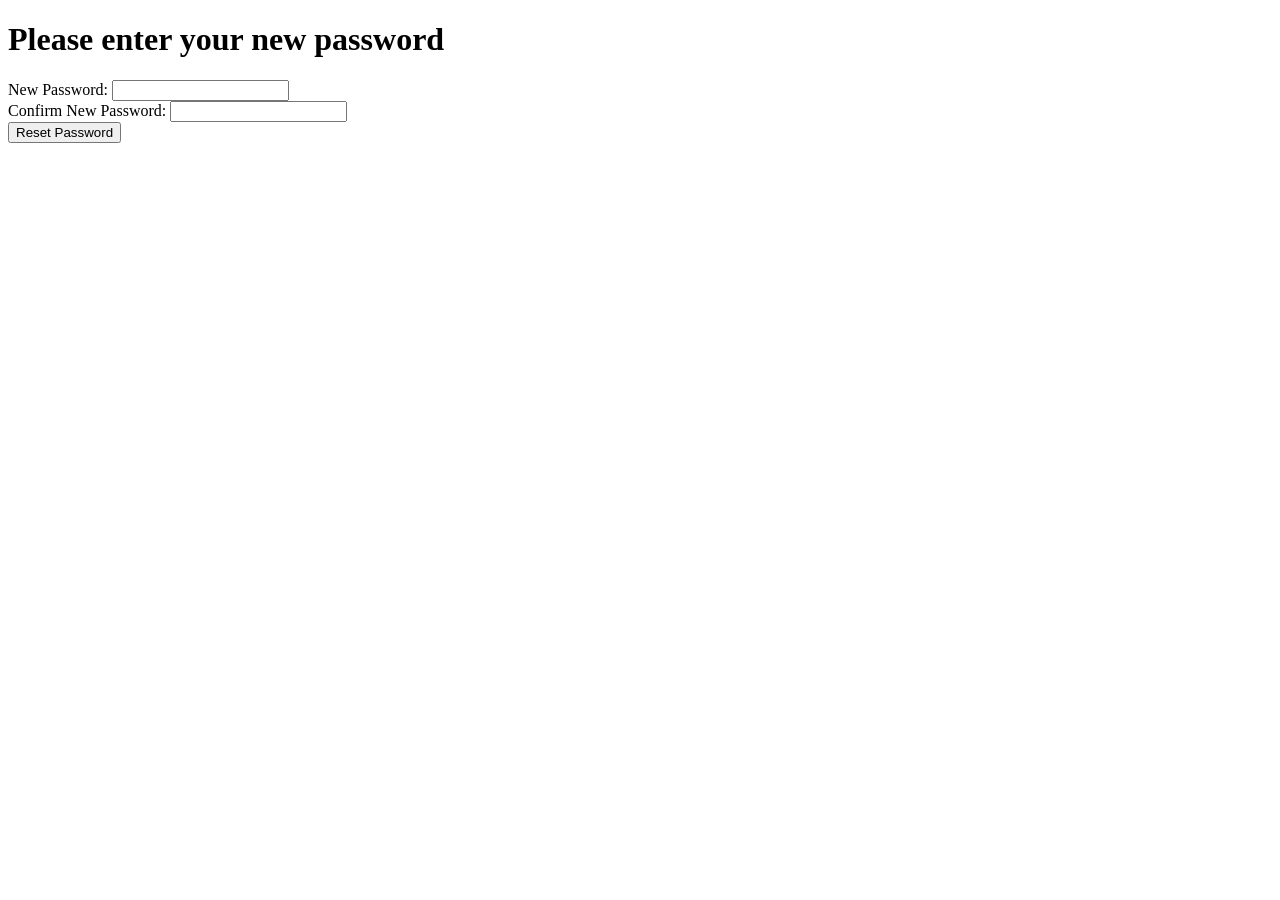
==== src/main/resources/templates/admin_password/resetPasswordForm.html @ 08879b43 "CMT-26 feat: 관리자 비밀번호 재설정 기능" ====
<!DOCTYPE html>
<html xmlns:th="http://www.thymeleaf.org">
<head>
    <title>Reset Password</title>
</head>
<body>
<h1>Please enter your new password</h1>
<form th:action="@{/admin/password}" th:method="post">
    <input type="hidden" th:name="token" th:value="${token}" />
    <div>
        <label for="password">New Password:</label>
        <input type="password" id="password" name="password" required />
    </div>
    <div>
        <label for="confirmPassword">Confirm New Password:</label>
        <input type="password" id="confirmPassword" name="confirmPassword" required />
    </div>
    <button type="submit">Reset Password</button>
</form>
</body>
</html>
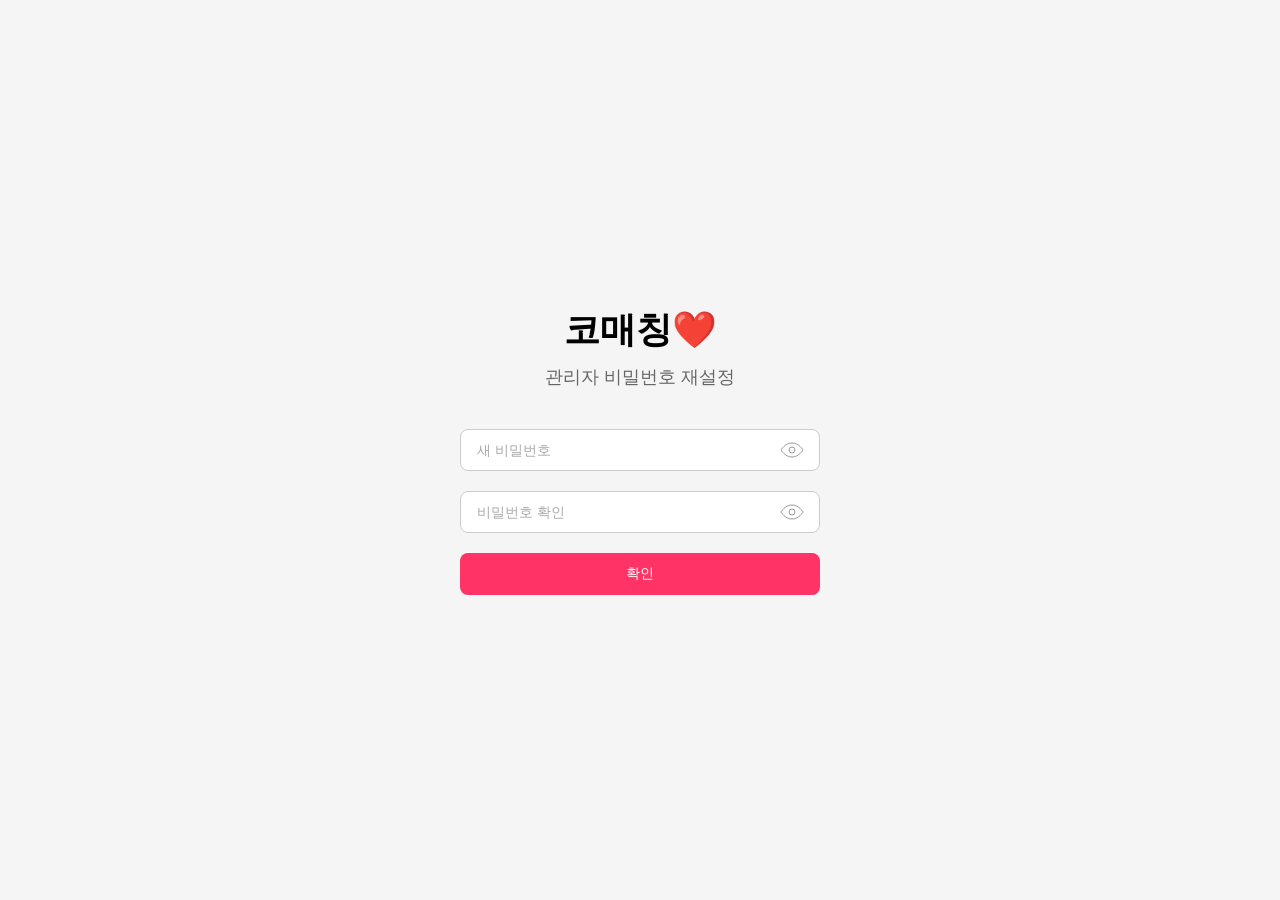
==== commit c9d9deb4: "feat($admin): 관리자 기능 추가, 수정 비속어 필터, 보안 강화 유저 조회, 회원가입 로직 수정 예외처리 추가 블랙리스트 기능 강화" ====
--- a/src/main/resources/templates/admin_password/resetPasswordForm.html
+++ b/src/main/resources/templates/admin_password/resetPasswordForm.html
@@ -2,20 +2,168 @@
 <html xmlns:th="http://www.thymeleaf.org">
 <head>
     <title>Reset Password</title>
+    <style>
+        /* 전체 배경 설정 */
+        body {
+            background-color: #F5F5F5;
+            font-family: 'Arial', sans-serif;
+            margin: 0;
+            padding: 0;
+            display: flex;
+            justify-content: center;
+            align-items: center;
+            height: 100vh;
+        }
+
+        /* 중앙 박스 */
+        .container {
+            text-align: center;
+            width: 360px;
+        }
+
+        /* 로고와 제목 */
+        .logo {
+            font-size: 36px;
+            font-weight: bold;
+            color: #000000;
+            margin-bottom: 10px;
+        }
+
+        .logo span {
+            color: #FF3366; /* 하트 색상 */
+        }
+
+        .subtitle {
+            font-size: 18px;
+            color: #666666;
+            margin-bottom: 40px;
+        }
+
+        /* 입력 필드 */
+        .input-container {
+            position: relative;
+            margin-bottom: 20px;
+        }
+
+        .input-field {
+            width: 100%;
+            padding: 12px 16px;
+            font-size: 14px;
+            border: 1px solid #CCCCCC;
+            border-radius: 8px;
+            box-sizing: border-box;
+        }
+
+        .input-field::placeholder {
+            color: #AAAAAA;
+        }
+
+        /* 눈 아이콘 버튼 */
+        .toggle-password {
+            position: absolute;
+            right: 10px;
+            top: 50%;
+            transform: translateY(-50%);
+            background: none;
+            border: none;
+            cursor: pointer;
+            font-size: 18px;
+            color: #999999;
+            display: flex;
+            align-items: center;
+            justify-content: center;
+        }
+
+        .toggle-password svg {
+            width: 24px;
+            height: 24px;
+        }
+
+        .toggle-password:focus {
+            outline: none;
+        }
+
+        /* 버튼 */
+        .submit-button {
+            width: 100%;
+            padding: 12px;
+            font-size: 14px;
+            background-color: #FF3366;
+            color: white;
+            border: none;
+            border-radius: 8px;
+            cursor: pointer;
+            transition: background-color 0.3s ease;
+        }
+
+        .submit-button:hover {
+            background-color: #CC2952;
+        }
+    </style>
 </head>
 <body>
-<h1>Please enter your new password</h1>
-<form th:action="@{/admin/password}" th:method="post">
-    <input type="hidden" th:name="token" th:value="${token}" />
-    <div>
-        <label for="password">New Password:</label>
-        <input type="password" id="password" name="password" required />
+<div class="container">
+    <div class="logo">
+        코매칭<span>❤️</span>
     </div>
-    <div>
-        <label for="confirmPassword">Confirm New Password:</label>
-        <input type="password" id="confirmPassword" name="confirmPassword" required />
+    <div class="subtitle">
+        관리자 비밀번호 재설정
     </div>
-    <button type="submit">Reset Password</button>
-</form>
+    <form th:action="@{/admin/password}" th:method="post">
+        <input type="hidden" th:name="token" th:value="${token}" />
+
+        <!-- 새 비밀번호 -->
+        <div class="input-container">
+            <input type="password" id="password" name="password" class="input-field" placeholder="새 비밀번호" required />
+            <button type="button" class="toggle-password" onclick="togglePassword('password', this)">
+                <svg id="eye-icon" xmlns="http://www.w3.org/2000/svg" fill="none" viewBox="0 0 24 24" stroke="currentColor">
+                    <!-- 기본 눈 모양 -->
+                    <path d="M1 12C1 12 5 5 12 5s11 7 11 7-4 7-11 7S1 12 1 12z"></path>
+                    <circle cx="12" cy="12" r="3"></circle>
+                </svg>
+            </button>
+        </div>
+
+        <!-- 비밀번호 확인 -->
+        <div class="input-container">
+            <input type="password" id="confirmPassword" name="confirmPassword" class="input-field" placeholder="비밀번호 확인" required />
+            <button type="button" class="toggle-password" onclick="togglePassword('confirmPassword', this)">
+                <svg id="eye-icon" xmlns="http://www.w3.org/2000/svg" fill="none" viewBox="0 0 24 24" stroke="currentColor">
+                    <!-- 기본 눈 모양 -->
+                    <path d="M1 12C1 12 5 5 12 5s11 7 11 7-4 7-11 7S1 12 1 12z"></path>
+                    <circle cx="12" cy="12" r="3"></circle>
+                </svg>
+            </button>
+        </div>
+
+        <button type="submit" class="submit-button">확인</button>
+    </form>
+</div>
+
+<script>
+    // 비밀번호 보기/숨기기 기능
+    function togglePassword(fieldId, button) {
+        const passwordField = document.getElementById(fieldId);
+        const type = passwordField.getAttribute('type') === 'password' ? 'text' : 'password';
+        passwordField.setAttribute('type', type);
+
+        // 아이콘 변경
+        const eyeIcon = button.querySelector('svg');
+        if (type === 'text') {
+            // 눈을 가로지르는 모양
+            eyeIcon.innerHTML = `
+                <path d="M1 12C1 12 5 5 12 5s11 7 11 7-4 7-11 7S1 12 1 12z"></path>
+                <circle cx="12" cy="12" r="3"></circle>
+                <line x1="1" y1="23" x2="23" y2="1" stroke="currentColor" stroke-width="2"></line>
+            `;
+        } else {
+            // 원래 눈 모양
+            eyeIcon.innerHTML = `
+                <path d="M1 12C1 12 5 5 12 5s11 7 11 7-4 7-11 7S1 12 1 12z"></path>
+                <circle cx="12" cy="12" r="3"></circle>
+            `;
+        }
+    }
+</script>
 </body>
 </html>
